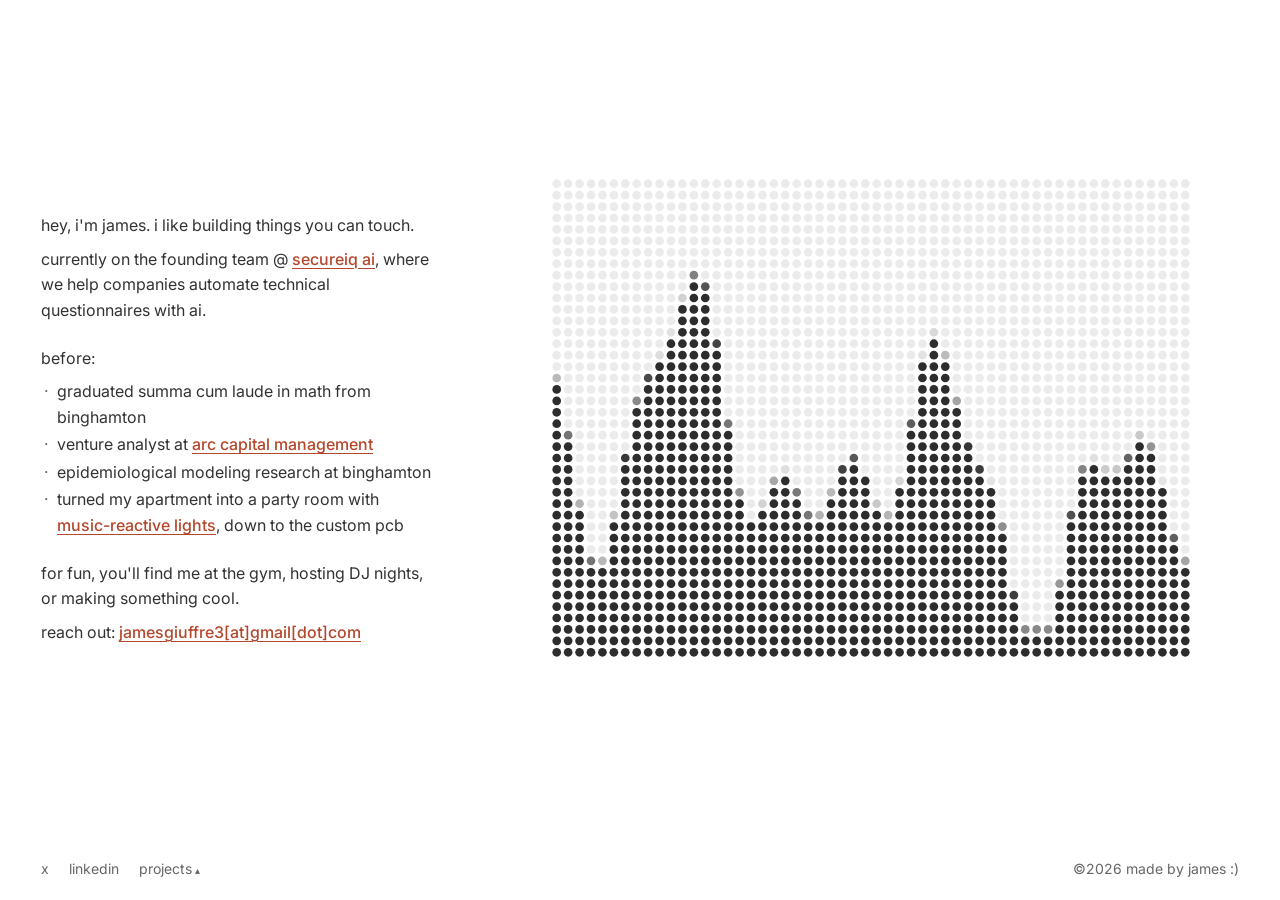
==== index.html @ 3341ef6b "Spell out binghamton in research bullet Co-Authored-By: Claude Opus 5.5 <noreply@anthropic.com> Clau" ====
<!doctype html>
<html lang="en">
<head>
<meta charset="utf-8">
<meta name="viewport" content="width=device-width, initial-scale=1">
<title>james giuffre</title>
<meta name="description" content="james giuffre: founding team at secureiq ai, binghamton math grad, builder of music-reactive lights.">
<meta property="og:title" content="james giuffre">
<meta property="og:description" content="founding team at secureiq ai. i like building things you can touch.">
<meta property="og:url" content="https://jamesgiuffre.com">
<meta name="twitter:card" content="summary">
<meta name="twitter:site" content="@jamesgiuffree">
<link rel="icon" href="favicon.svg" type="image/svg+xml">
<link rel="preconnect" href="https://fonts.googleapis.com">
<link rel="preconnect" href="https://fonts.gstatic.com" crossorigin>
<link href="https://fonts.googleapis.com/css2?family=Inter:wght@400;500&display=swap" rel="stylesheet">
<link rel="stylesheet" href="style.css">
</head>
<body>
<div class="page">
  <main class="split">
    <div class="text">
      <p>hey, i'm james. i like building things you can touch.</p>
      <p>currently on the founding team @ <a href="https://secureiq.ai" target="_blank" rel="noopener">secureiq ai</a>, where we help companies automate technical questionnaires with ai.</p>

      <p class="before">before:</p>
      <ul>
        <li>graduated summa cum laude in math from binghamton</li>
        <li>venture analyst at <a href="https://arccapm.com" target="_blank" rel="noopener">arc capital management</a></li>
        <li>epidemiological modeling research at binghamton</li>
        <li>turned my apartment into a party room with <a href="lights.html">music-reactive lights</a>, down to the custom pcb</li>
      </ul>


      <p>for fun, you'll find me at the gym, hosting DJ nights, or making something cool.</p>

      <p>reach out: <a class="mail" href="#" data-u="jamesgiuffre3" data-d="gmail.com">jamesgiuffre3[at]gmail[dot]com</a></p>
    </div>

    <a class="graphic" href="lights.html" aria-label="see the lights project">
      <canvas id="leds" aria-hidden="true"></canvas>
      <span class="caption">my lights, roughly. click for the real thing →</span>
    </a>
  </main>

  <footer>
    <nav>
      <a href="https://x.com/jamesgiuffree" target="_blank" rel="noopener">x</a>
      <a href="https://www.linkedin.com/in/jamesgiuffre" target="_blank" rel="noopener">linkedin</a>
      <details class="dd">
        <summary>projects</summary>
        <div class="menu">
          <a href="lights.html">lights</a>
          <span class="soon">more soon</span>
        </div>
      </details>
    </nav>
    <span>©<span class="yr">2026</span> made by james :)</span>
  </footer>
</div>
<script src="leds.js"></script>
<script src="site.js"></script>
</body>
</html>
---- style.css ----
:root{
  --bg:#ffffff;
  --fg:#333333;
  --muted:#666666;
  --line:#ececec;
  --accent:#b4472c;
}
*{box-sizing:border-box;margin:0;padding:0}
html{-webkit-text-size-adjust:100%}
body{
  background:var(--bg);color:var(--fg);
  font:400 16px/1.6 Inter,-apple-system,BlinkMacSystemFont,"Segoe UI",Roboto,sans-serif;
  -webkit-font-smoothing:antialiased;
}
a{color:var(--accent);font-weight:500;text-decoration:underline;text-underline-offset:3px;text-decoration-thickness:1px}
a:hover{text-decoration-thickness:2px}

.page{min-height:100vh;min-height:100svh;display:flex;flex-direction:column;padding:41px 41px 20px;max-width:1400px;margin:0 auto}

/* landing */
.split{flex:1;display:grid;grid-template-columns:minmax(0,390px) 1fr;gap:72px;align-items:center;max-width:1200px;width:100%}
.text p{margin-bottom:8px}
.text ul{list-style:none;margin:0 0 22px}
.text .before{margin-top:22px}
.text li{padding-left:16px;position:relative;margin-bottom:2px}
.text li::before{content:"·";position:absolute;left:3px;color:var(--muted)}

.graphic{display:flex;flex-direction:column;align-items:center;gap:10px;text-decoration:none;justify-self:center;width:100%;max-width:640px}
#leds{width:100%;aspect-ratio:4/3;display:block;cursor:pointer}
.caption{font-size:13px;font-weight:400;color:var(--muted);opacity:0;transition:opacity .3s}
.graphic:hover .caption,.graphic:focus-visible .caption{opacity:1}

/* footer */
footer{display:flex;justify-content:space-between;align-items:flex-end;gap:16px;font-size:14px;color:var(--muted);padding-top:32px}
footer nav{display:flex;gap:20px;align-items:center}
footer a,.dd summary{color:var(--muted);text-decoration:none;font-weight:400}
footer a:hover,.dd summary:hover,.dd[open] summary{color:var(--fg)}
.dd{position:relative}
.dd summary{cursor:pointer;list-style:none}
.dd summary::-webkit-details-marker{display:none}
.dd summary::after{content:" ▴";font-size:10px}
.menu{position:absolute;bottom:calc(100% + 10px);left:-12px;background:var(--bg);border:1px solid var(--line);border-radius:8px;padding:6px;min-width:130px;box-shadow:0 6px 20px rgba(0,0,0,.06);display:flex;flex-direction:column}
.menu a,.menu .soon{padding:6px 10px;border-radius:6px}
.menu a{color:var(--fg)}
.menu a:hover{background:#f6f6f6}
.menu .soon{opacity:.6}

/* project pages */
.project{max-width:680px;width:100%;flex:1}
.back{font-size:14px;font-weight:400;color:var(--muted);text-decoration:none}
.back:hover{color:var(--fg)}
.project h1{font-size:16px;font-weight:500;margin:48px 0 12px}
.project > p{margin-bottom:10px}
.project h2{font-size:14px;font-weight:500;color:var(--muted);margin:48px 0 12px}
.grid{display:grid;gap:10px}
.grid.three{grid-template-columns:repeat(3,1fr)}
.grid.two{grid-template-columns:repeat(2,1fr)}
.grid.four{grid-template-columns:repeat(4,1fr)}
.vid{position:relative;aspect-ratio:9/16;border-radius:6px;overflow:hidden;background:#f3f3f3}
.vid iframe{position:absolute;inset:0;width:100%;height:100%;border:0}
figure{margin:0}
.ph{display:block;aspect-ratio:4/5;border-radius:6px;overflow:hidden;background:#f3f3f3}
.ph img{width:100%;height:100%;object-fit:cover;display:block}
figcaption{font-size:12px;color:var(--muted);margin-top:6px}

@media (max-width:760px){
  .page{padding:24px 16px}
  .split{grid-template-columns:1fr;gap:32px;align-items:start;padding-top:24px}
  .graphic{max-width:100%;order:-1;justify-self:stretch}
  .caption{opacity:1}
  .grid.three{grid-template-columns:1fr;max-width:320px}
  .grid.four{grid-template-columns:repeat(2,1fr)}
  footer{flex-wrap:wrap}
}
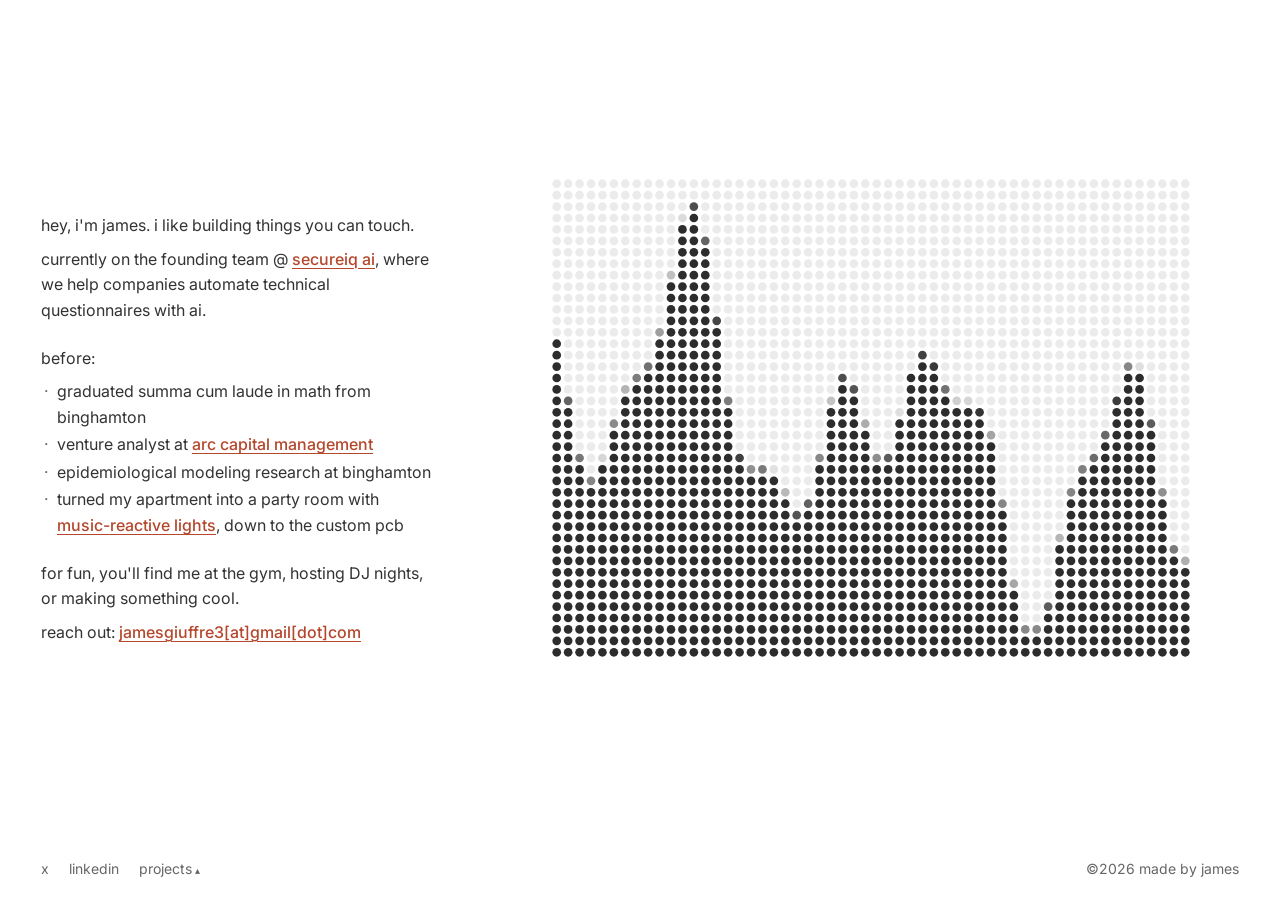
==== commit f29c1784: "Drop smiley from footer Co-Authored-By: Claude Opus 5.5 <noreply@anthropic.com> Claude-Session: http" ====
--- a/index.html
+++ b/index.html
@@ -55,7 +55,7 @@
         </div>
       </details>
     </nav>
-    <span>©<span class="yr">2026</span> made by james :)</span>
+    <span>©<span class="yr">2026</span> made by james</span>
   </footer>
 </div>
 <script src="leds.js"></script>
--- a/style.css
+++ b/style.css
@@ -56,12 +56,22 @@
 .grid.three{grid-template-columns:repeat(3,1fr)}
 .grid.two{grid-template-columns:repeat(2,1fr)}
 .grid.four{grid-template-columns:repeat(4,1fr)}
-.vid{position:relative;aspect-ratio:9/16;border-radius:6px;overflow:hidden;background:#f3f3f3}
+.project h2.vids-h{margin-top:28px}
+/* videos: demo 1 is the main one, sized to fit the first screen; demo 2 below it */
+.project{--media-w:min(960px, calc(100vw - 82px), calc((100svh - 290px) * 16 / 9))}
+.videos{display:flex;flex-direction:column;gap:10px;width:var(--media-w)}
+.project .grid{width:var(--media-w)}
+.vid{position:relative;aspect-ratio:9/16;border-radius:6px;overflow:hidden;background:#111}
+.vid.wide{aspect-ratio:16/9}
 .vid iframe{position:absolute;inset:0;width:100%;height:100%;border:0}
 figure{margin:0}
 .ph{display:block;aspect-ratio:4/5;border-radius:6px;overflow:hidden;background:#f3f3f3}
 .ph img{width:100%;height:100%;object-fit:cover;display:block}
 figcaption{font-size:12px;color:var(--muted);margin-top:6px}
+/* build row: breadboard shown as a full landscape, pcb as a narrower portrait, same height, no cropping */
+.grid.two.build{grid-template-columns:4fr 2.25fr}
+.build figure:first-child .ph{aspect-ratio:4/3}
+.build figure:last-child .ph{aspect-ratio:3/4}
 
 @media (max-width:760px){
   .page{padding:24px 16px}
@@ -69,6 +79,37 @@
   .graphic{max-width:100%;order:-1;justify-self:stretch}
   .caption{opacity:1}
   .grid.three{grid-template-columns:1fr;max-width:320px}
+  .videos,.project .grid{width:100%}
   .grid.four{grid-template-columns:repeat(2,1fr)}
   footer{flex-wrap:wrap}
 }
+
+/* native videos */
+.vid video{position:absolute;inset:0;width:100%;height:100%;object-fit:cover;display:block;cursor:pointer}
+.sound{position:absolute;right:10px;bottom:10px;z-index:2;border:0;border-radius:999px;padding:4px 10px;font:400 12px/1.4 Inter,sans-serif;color:#fff;background:rgba(0,0,0,.45);-webkit-backdrop-filter:blur(6px);backdrop-filter:blur(6px);cursor:pointer;transition:background .2s}
+.sound:hover{background:rgba(0,0,0,.65)}
+.sound.on{background:rgba(180,71,44,.85)}
+.ctrls{position:absolute;right:10px;bottom:10px;z-index:2;display:flex;gap:6px}
+.ctrls .sound,.ctrls .pp{position:static}
+.pp{border:0;border-radius:999px;padding:4px 10px;min-width:34px;font:400 12px/1.4 Inter,sans-serif;color:#fff;background:rgba(0,0,0,.45);-webkit-backdrop-filter:blur(6px);backdrop-filter:blur(6px);cursor:pointer;transition:background .2s}
+.pp:hover{background:rgba(0,0,0,.65)}
+
+/* photo viewer */
+.ph{cursor:zoom-in}
+.ph img{transition:transform .4s ease}
+.ph:hover img{transform:scale(1.03)}
+.lightbox{position:fixed;inset:0;z-index:50;background:rgba(255,255,255,.97);display:flex;align-items:center;justify-content:center;opacity:0;transition:opacity .2s ease}
+.lightbox.open{opacity:1}
+.lightbox[hidden]{display:none}
+.lightbox figure{margin:0;display:flex;flex-direction:column;align-items:center;gap:10px;max-width:calc(100vw - 140px)}
+.lightbox img{max-width:100%;max-height:calc(100svh - 110px);border-radius:6px;display:block}
+.lightbox figcaption{color:var(--muted);font-size:13px}
+.lightbox button{position:absolute;background:none;border:0;color:var(--muted);font:300 40px/1 Inter,sans-serif;cursor:pointer;padding:12px 16px;transition:color .2s}
+.lightbox button:hover{color:var(--fg)}
+.lb-close{top:16px;right:18px;font-size:34px}
+.lb-prev{left:12px;top:50%;transform:translateY(-50%)}
+.lb-next{right:12px;top:50%;transform:translateY(-50%)}
+@media (max-width:760px){
+  .lightbox figure{max-width:100vw}
+  .lb-prev,.lb-next{top:auto;bottom:18px;transform:none}
+}
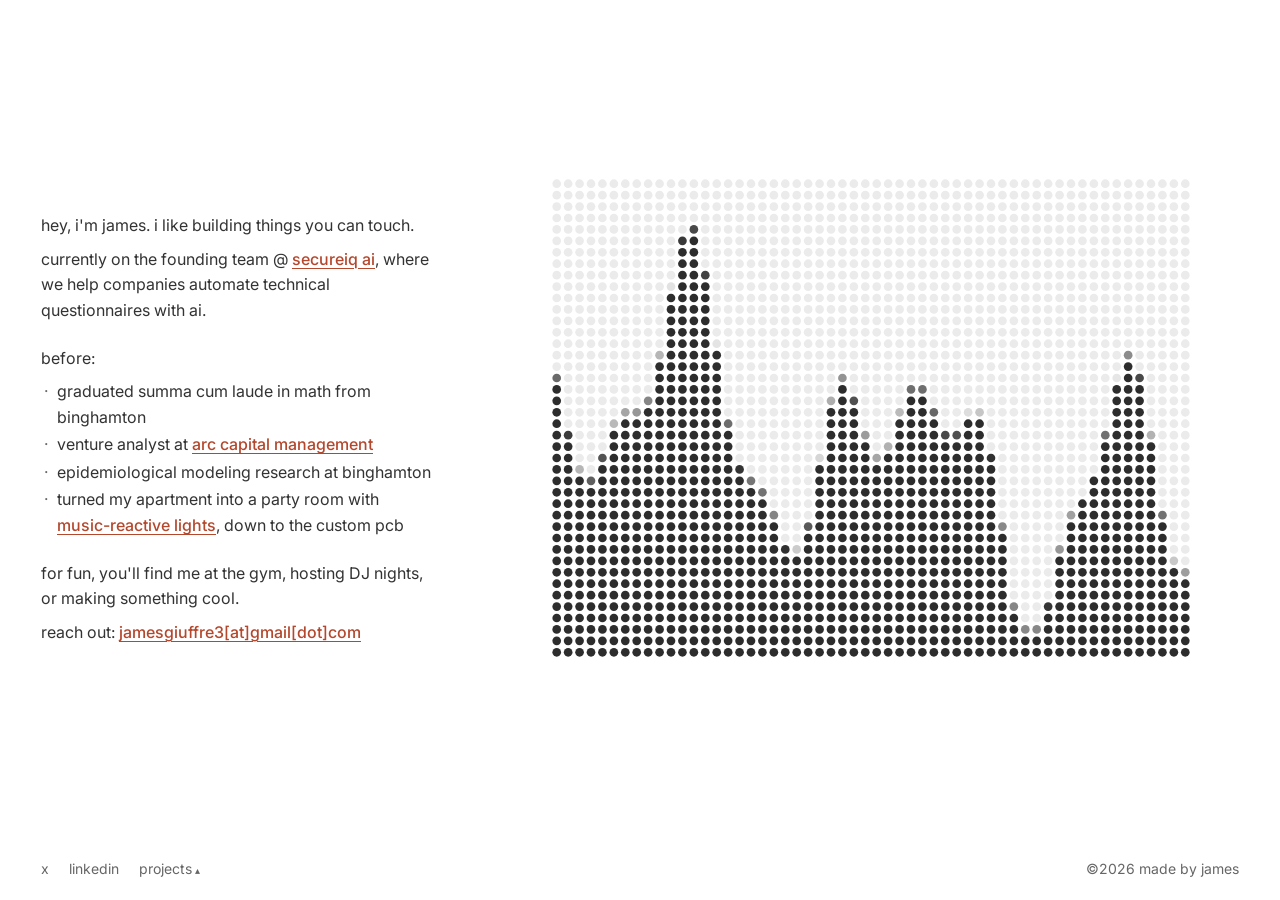
==== commit 6fe7b9d8: "tree fills the screen with bigger cards; '← tree' button on pages opened from the tree Co-Authored-B" ====
--- a/index.html
+++ b/index.html
@@ -60,5 +60,6 @@
 </div>
 <script src="leds.js"></script>
 <script src="site.js"></script>
+<script src="totree.js"></script>
 </body>
 </html>
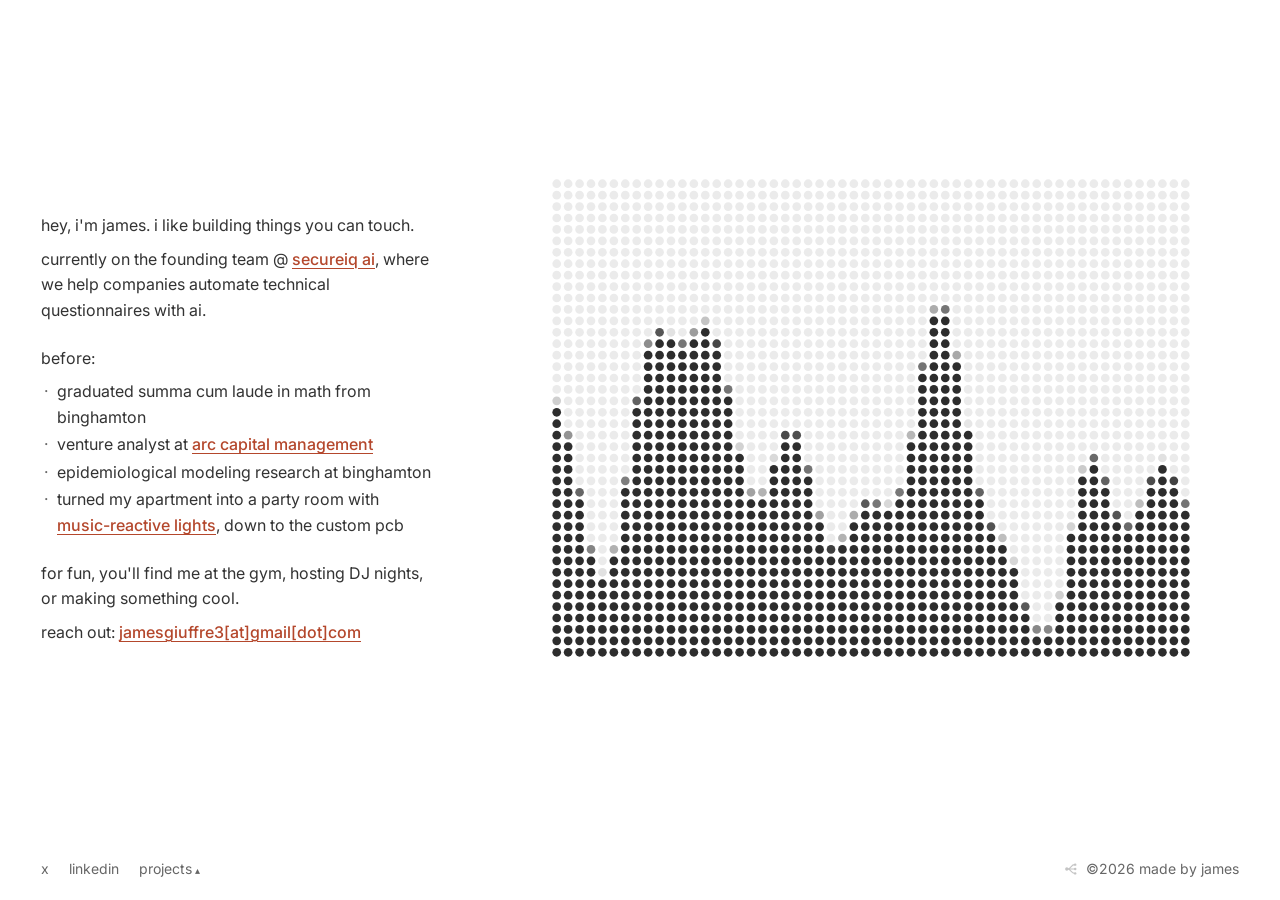
==== commit 28cb12fb: "home: tiny tree icon by the footer signature links to /tree Co-Authored-By: Claude Opus 5.5 <noreply" ====
--- a/index.html
+++ b/index.html
@@ -55,7 +55,7 @@
         </div>
       </details>
     </nav>
-    <span>©<span class="yr">2026</span> made by james</span>
+    <span class="sig"><a class="secret" href="/tree" aria-label="site tree" title=""><svg viewBox="0 0 16 16" width="14" height="14" aria-hidden="true"><path d="M4 8 C8 8 8 3 12 3 M4 8 H12 M4 8 C8 8 8 13 12 13" fill="none" stroke="currentColor" stroke-width="1.2" stroke-linecap="round"/><circle cx="3.2" cy="8" r="1.9" fill="currentColor"/><circle cx="12.8" cy="3" r="1.4" fill="currentColor"/><circle cx="12.8" cy="8" r="1.4" fill="currentColor"/><circle cx="12.8" cy="13" r="1.4" fill="currentColor"/></svg></a><span>©<span class="yr">2026</span> made by james</span></span>
   </footer>
 </div>
 <script src="leds.js"></script>
--- a/style.css
+++ b/style.css
@@ -44,6 +44,12 @@
 .menu a{color:var(--fg)}
 .menu a:hover{background:#f6f6f6}
 .menu .soon{opacity:.6}
+
+/* the little tree next to "made by james" (our secret) */
+.sig{display:inline-flex;align-items:center;gap:8px}
+footer a.secret{display:inline-flex;color:#c4c4c4;transition:color .25s,transform .25s}
+footer a.secret:hover,footer a.secret:focus-visible{color:var(--accent);transform:scale(1.15)}
+.secret svg{display:block}
 
 /* project pages */
 .project{max-width:680px;width:100%;flex:1}
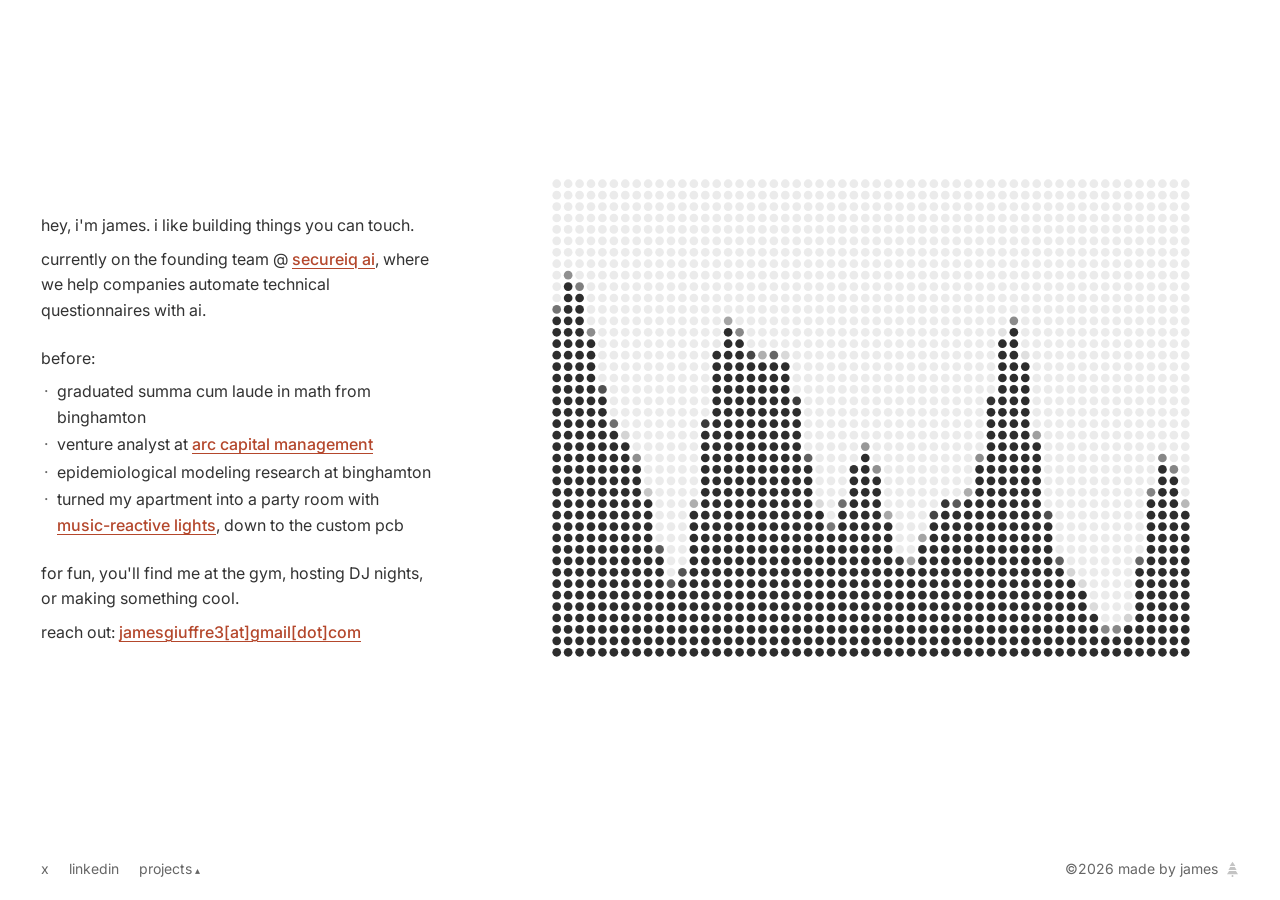
==== commit 1cbc6e9f: "home: pine tree icon, moved to the right of the signature Co-Authored-By: Claude Opus 5.5 <noreply@a" ====
--- a/index.html
+++ b/index.html
@@ -55,7 +55,7 @@
         </div>
       </details>
     </nav>
-    <span class="sig"><a class="secret" href="/tree" aria-label="site tree" title=""><svg viewBox="0 0 16 16" width="14" height="14" aria-hidden="true"><path d="M4 8 C8 8 8 3 12 3 M4 8 H12 M4 8 C8 8 8 13 12 13" fill="none" stroke="currentColor" stroke-width="1.2" stroke-linecap="round"/><circle cx="3.2" cy="8" r="1.9" fill="currentColor"/><circle cx="12.8" cy="3" r="1.4" fill="currentColor"/><circle cx="12.8" cy="8" r="1.4" fill="currentColor"/><circle cx="12.8" cy="13" r="1.4" fill="currentColor"/></svg></a><span>©<span class="yr">2026</span> made by james</span></span>
+    <span class="sig"><span>©<span class="yr">2026</span> made by james</span><a class="secret" href="/tree" aria-label="site tree"><svg viewBox="0 0 16 20" width="13" height="16" aria-hidden="true"><path d="M8 1 L11.6 6.2 H4.4 Z M5.1 7.4 H10.9 L13.1 11.4 H2.9 Z M3.7 12.6 H12.3 L14.9 16.6 H1.1 Z" fill="currentColor"/><rect x="7" y="17.4" width="2" height="2.6" rx=".4" fill="currentColor"/></svg></a></span>
   </footer>
 </div>
 <script src="leds.js"></script>
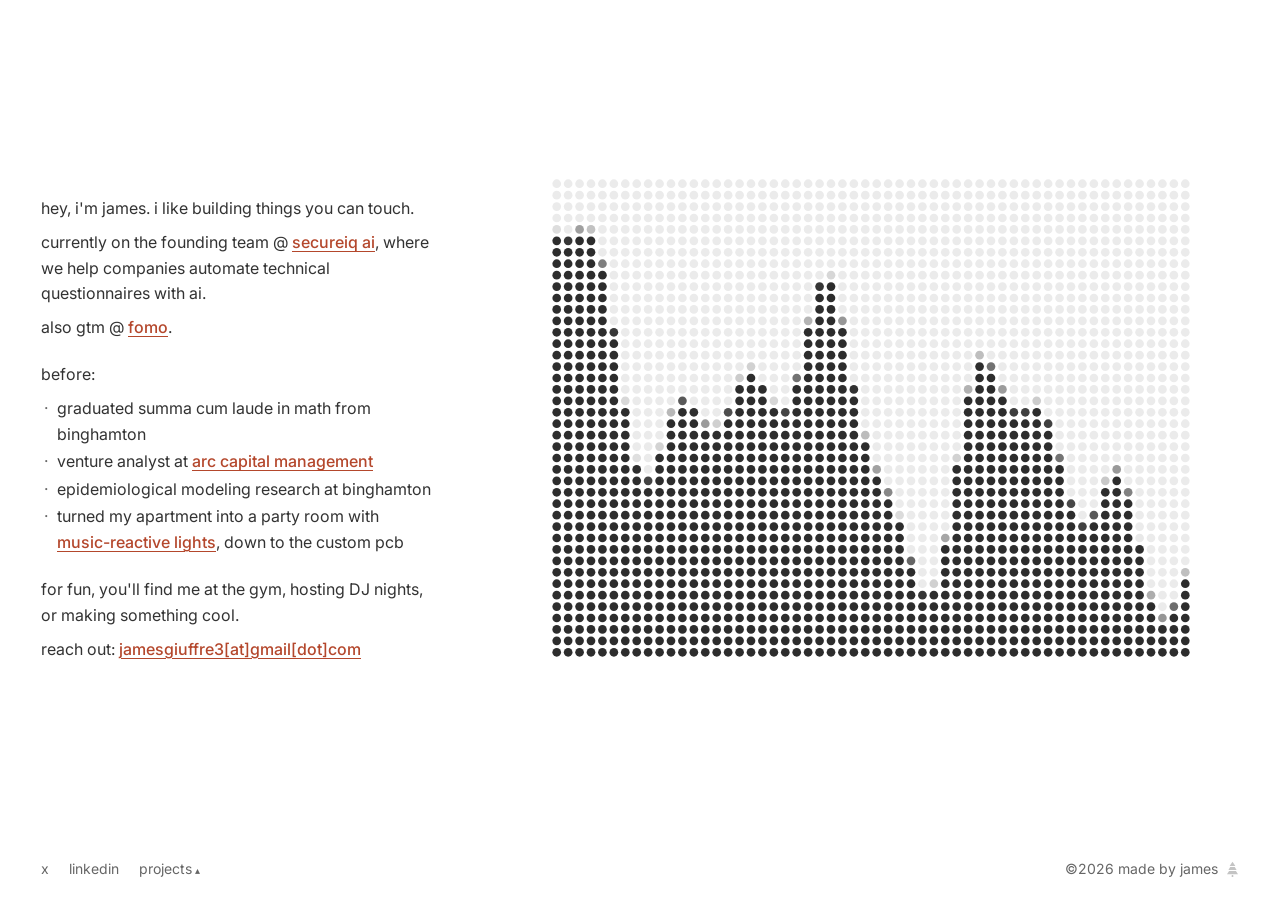
==== commit 4a941c5a: "home: add gtm @ fomo under the secureiq line Co-Authored-By: Claude Opus 5.5 <noreply@anthropic.com>" ====
--- a/index.html
+++ b/index.html
@@ -4,7 +4,7 @@
 <meta charset="utf-8">
 <meta name="viewport" content="width=device-width, initial-scale=1">
 <title>james giuffre</title>
-<meta name="description" content="james giuffre: founding team at secureiq ai, binghamton math grad, builder of music-reactive lights.">
+<meta name="description" content="james giuffre: founding team at secureiq ai, gtm at fomo, binghamton math grad, builder of music-reactive lights.">
 <meta property="og:title" content="james giuffre">
 <meta property="og:description" content="founding team at secureiq ai. i like building things you can touch.">
 <meta property="og:url" content="https://jamesgiuffre.com">
@@ -22,6 +22,7 @@
     <div class="text">
       <p>hey, i'm james. i like building things you can touch.</p>
       <p>currently on the founding team @ <a href="https://secureiq.ai" target="_blank" rel="noopener">secureiq ai</a>, where we help companies automate technical questionnaires with ai.</p>
+      <p>also gtm @ <a href="https://fomo.family/" target="_blank" rel="noopener">fomo</a>.</p>
 
       <p class="before">before:</p>
       <ul>
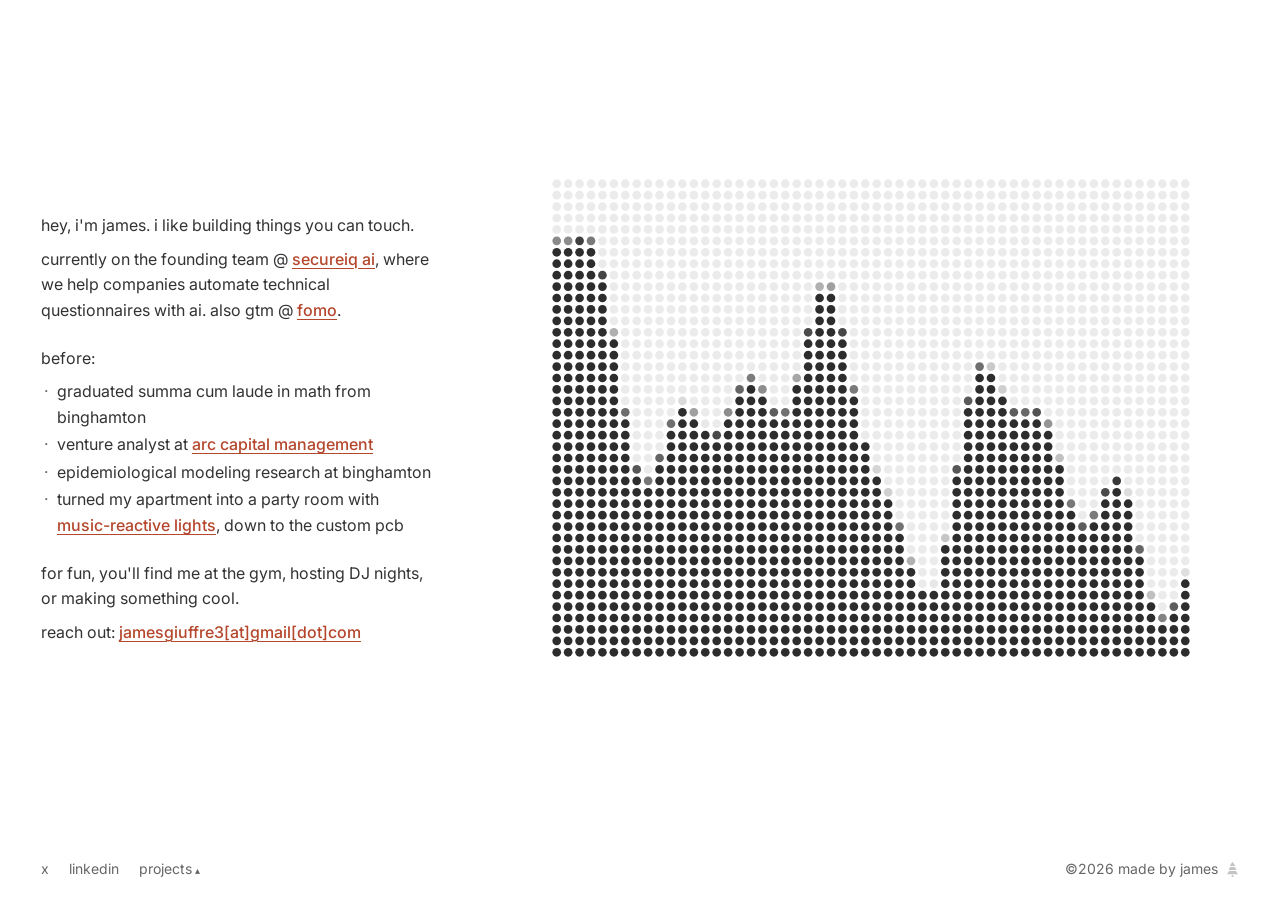
==== commit 08d3a152: "home: fomo on the same line as secureiq Co-Authored-By: Claude Opus 5.5 <noreply@anthropic.com> Clau" ====
--- a/index.html
+++ b/index.html
@@ -21,8 +21,7 @@
   <main class="split">
     <div class="text">
       <p>hey, i'm james. i like building things you can touch.</p>
-      <p>currently on the founding team @ <a href="https://secureiq.ai" target="_blank" rel="noopener">secureiq ai</a>, where we help companies automate technical questionnaires with ai.</p>
-      <p>also gtm @ <a href="https://fomo.family/" target="_blank" rel="noopener">fomo</a>.</p>
+      <p>currently on the founding team @ <a href="https://secureiq.ai" target="_blank" rel="noopener">secureiq ai</a>, where we help companies automate technical questionnaires with ai. also gtm @ <a href="https://fomo.family/" target="_blank" rel="noopener">fomo</a>.</p>
 
       <p class="before">before:</p>
       <ul>
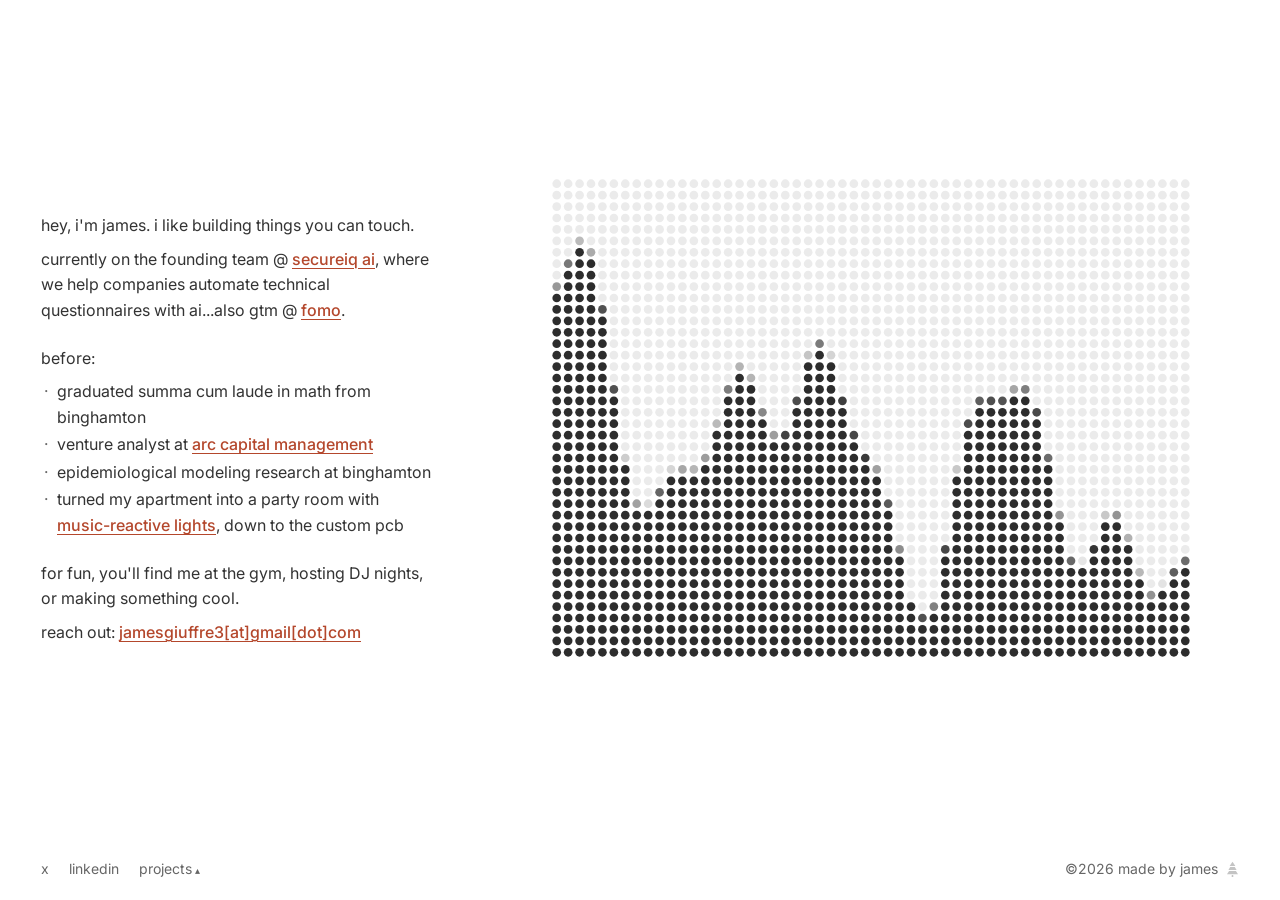
==== commit 13cc5703: "home: 'ai...also gtm @ fomo' Co-Authored-By: Claude Opus 5.5 <noreply@anthropic.com> Claude-Session:" ====
--- a/index.html
+++ b/index.html
@@ -21,7 +21,7 @@
   <main class="split">
     <div class="text">
       <p>hey, i'm james. i like building things you can touch.</p>
-      <p>currently on the founding team @ <a href="https://secureiq.ai" target="_blank" rel="noopener">secureiq ai</a>, where we help companies automate technical questionnaires with ai. also gtm @ <a href="https://fomo.family/" target="_blank" rel="noopener">fomo</a>.</p>
+      <p>currently on the founding team @ <a href="https://secureiq.ai" target="_blank" rel="noopener">secureiq ai</a>, where we help companies automate technical questionnaires with ai...also gtm @ <a href="https://fomo.family/" target="_blank" rel="noopener">fomo</a>.</p>
 
       <p class="before">before:</p>
       <ul>
